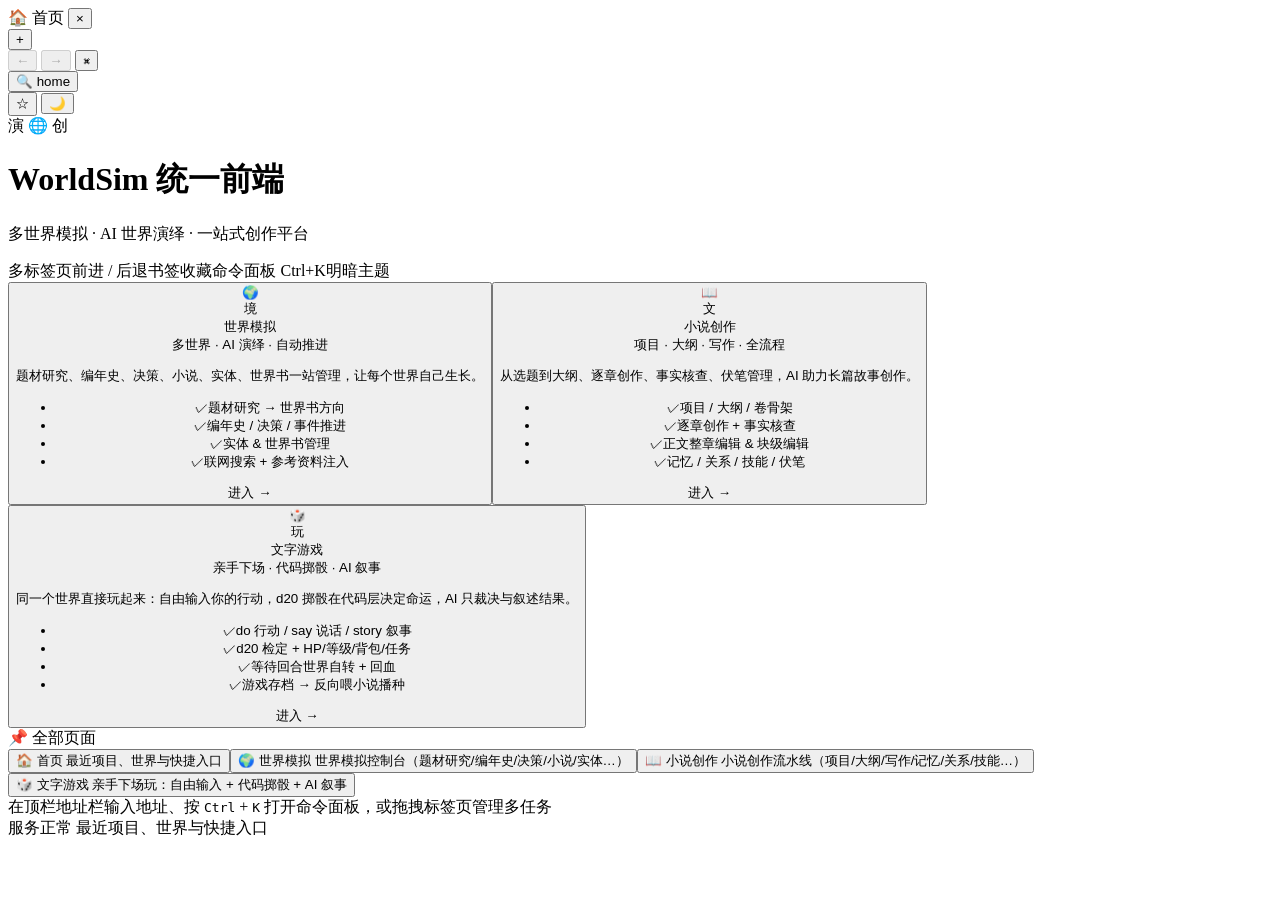
==== uiteg/index.html @ 451fafcf "fix(world): stabilize references, startup, and memory tabs" ====
<!DOCTYPE html>
<html lang="zh-CN" data-theme="emerald">
<head>
  <meta charset="UTF-8" />
  <meta name="viewport" content="width=device-width, initial-scale=1.0" />
  <title>WorldSim 统一前端</title>
  <script type="module" crossorigin src="./assets/index-Bmq9j4oe.js"></script>
  <link rel="stylesheet" crossorigin href="./assets/index-DsxHOBIE.css">
</head>
<body>
  <div id="app"></div>
</body>
</html>
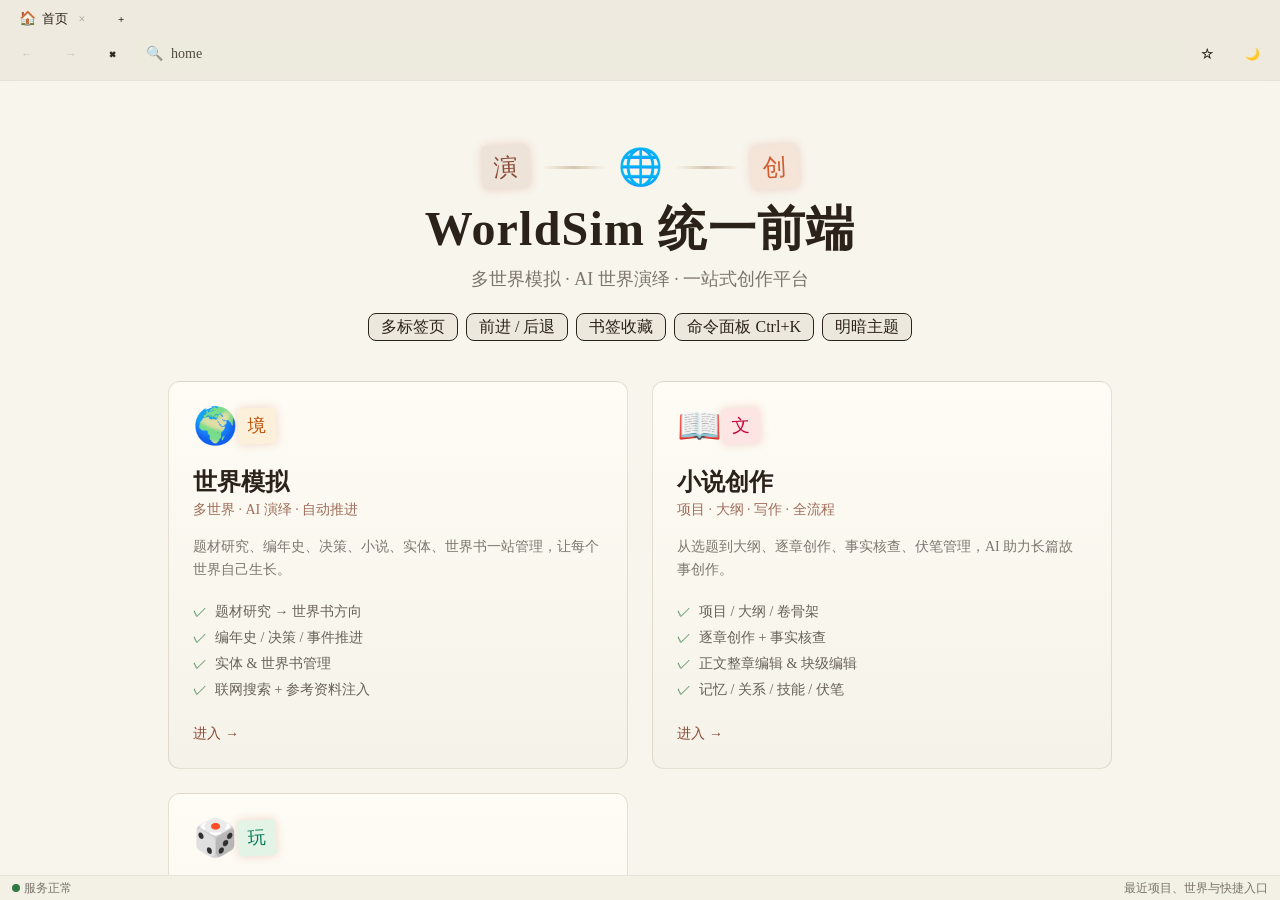
==== commit 122cd26d: "feat(console): configure providers and per-character agent models" ====
--- a/uiteg/index.html
+++ b/uiteg/index.html
@@ -4,8 +4,8 @@
   <meta charset="UTF-8" />
   <meta name="viewport" content="width=device-width, initial-scale=1.0" />
   <title>WorldSim 统一前端</title>
-  <script type="module" crossorigin src="./assets/index-Bmq9j4oe.js"></script>
-  <link rel="stylesheet" crossorigin href="./assets/index-DsxHOBIE.css">
+  <script type="module" crossorigin src="./assets/index-Dp3hBuca.js"></script>
+  <link rel="stylesheet" crossorigin href="./assets/index-DipeFZ9B.css">
 </head>
 <body>
   <div id="app"></div>
